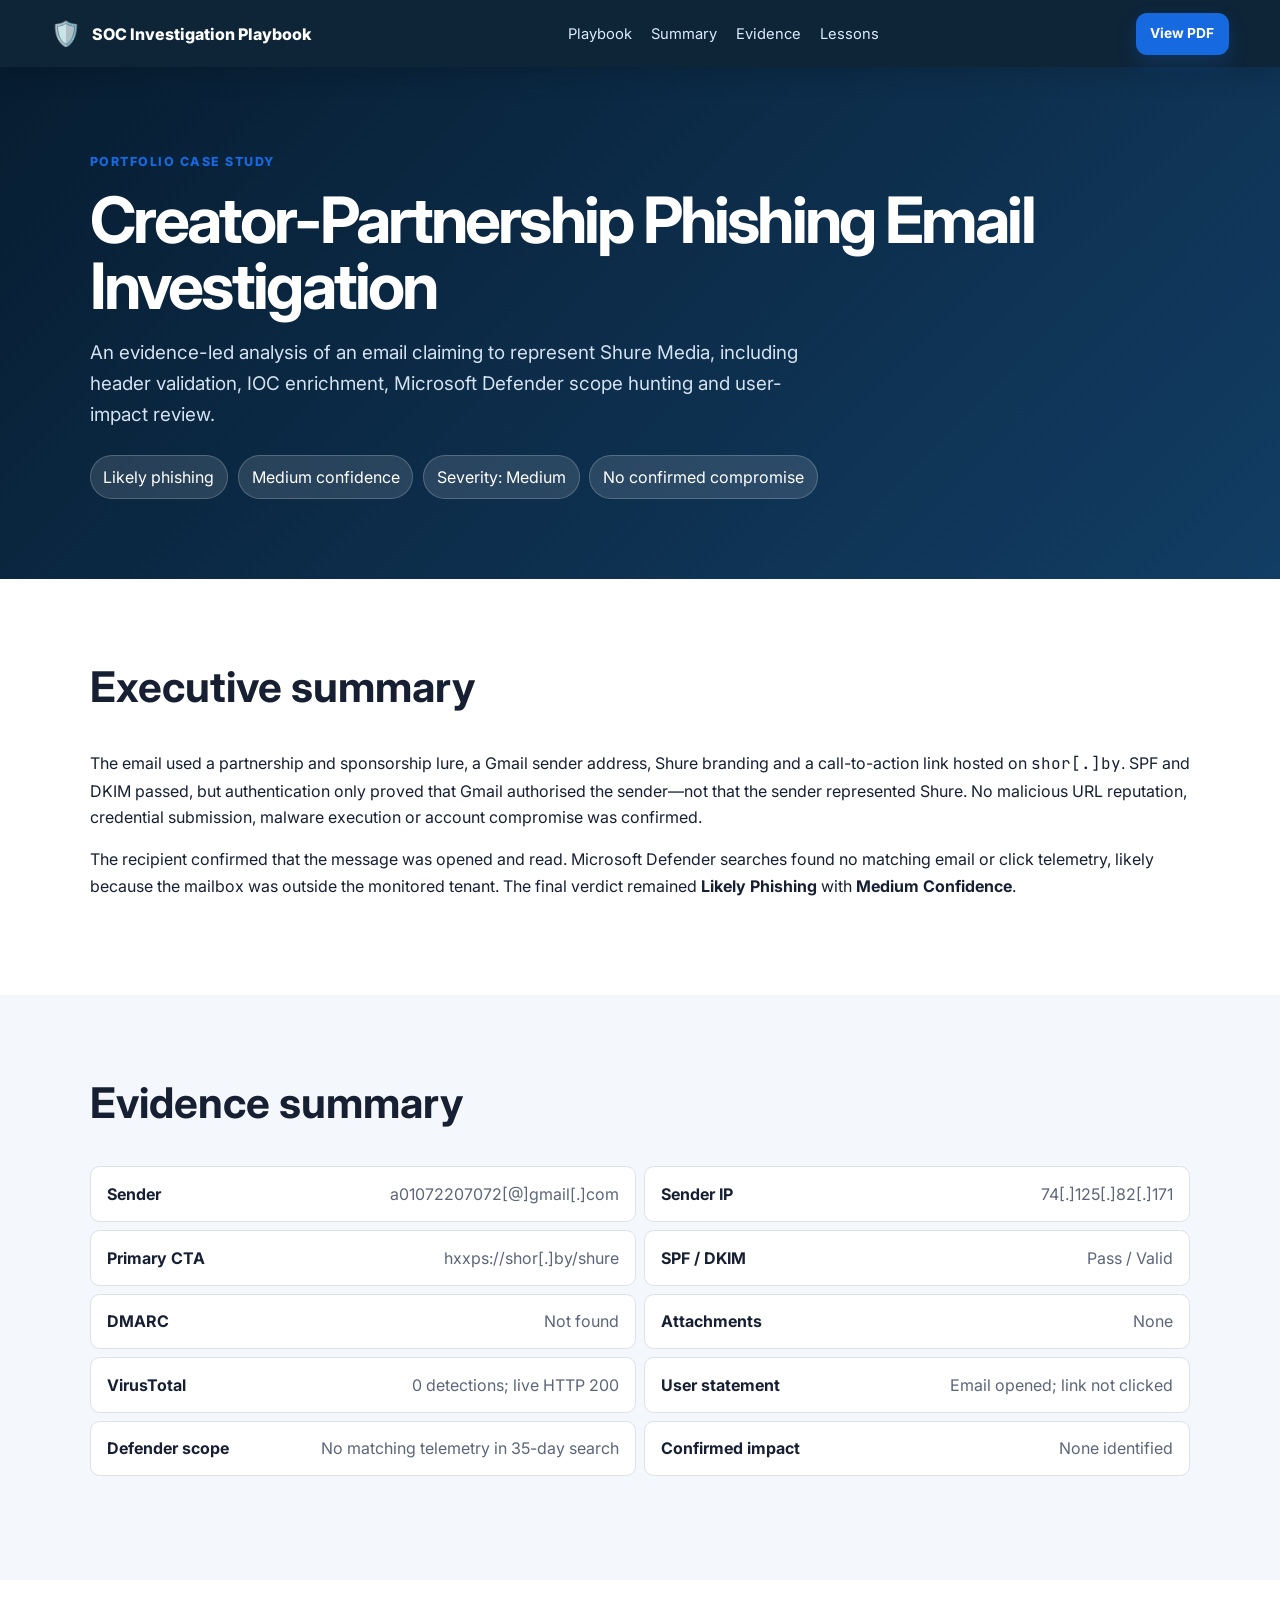
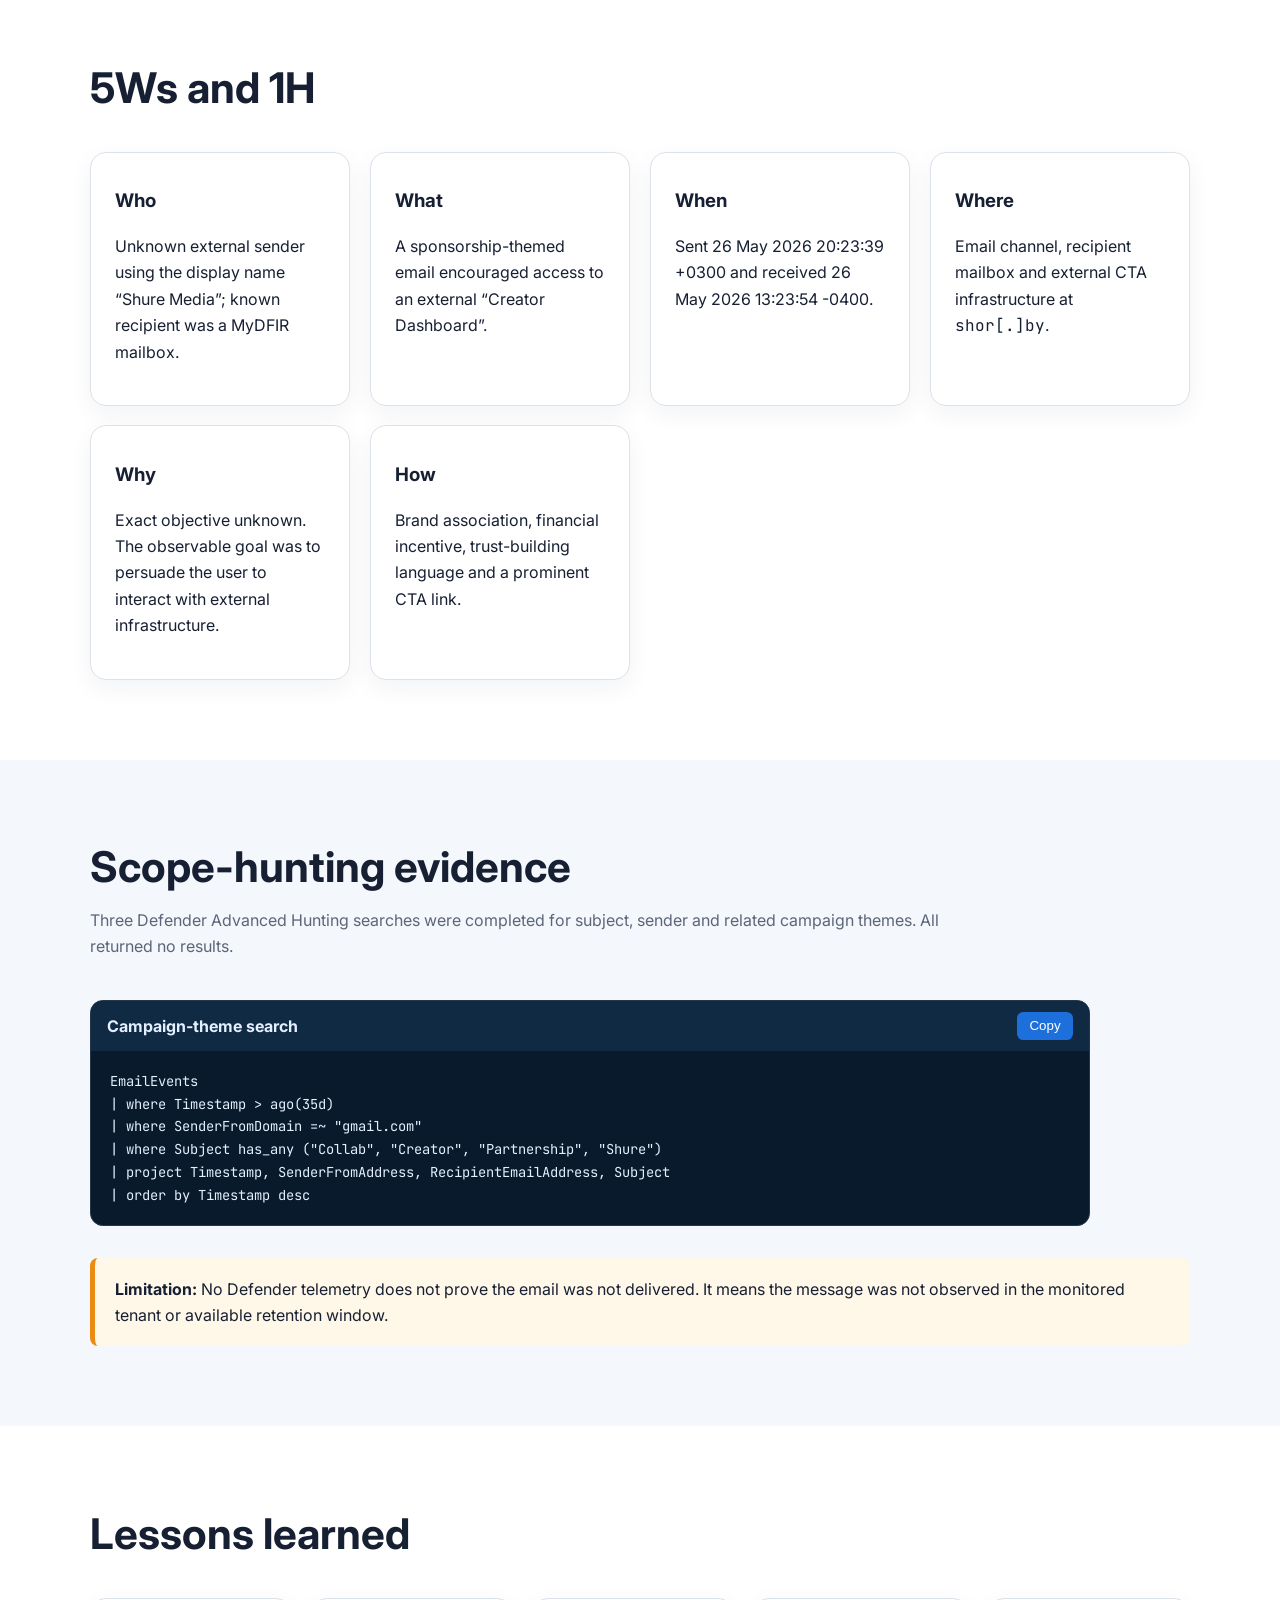
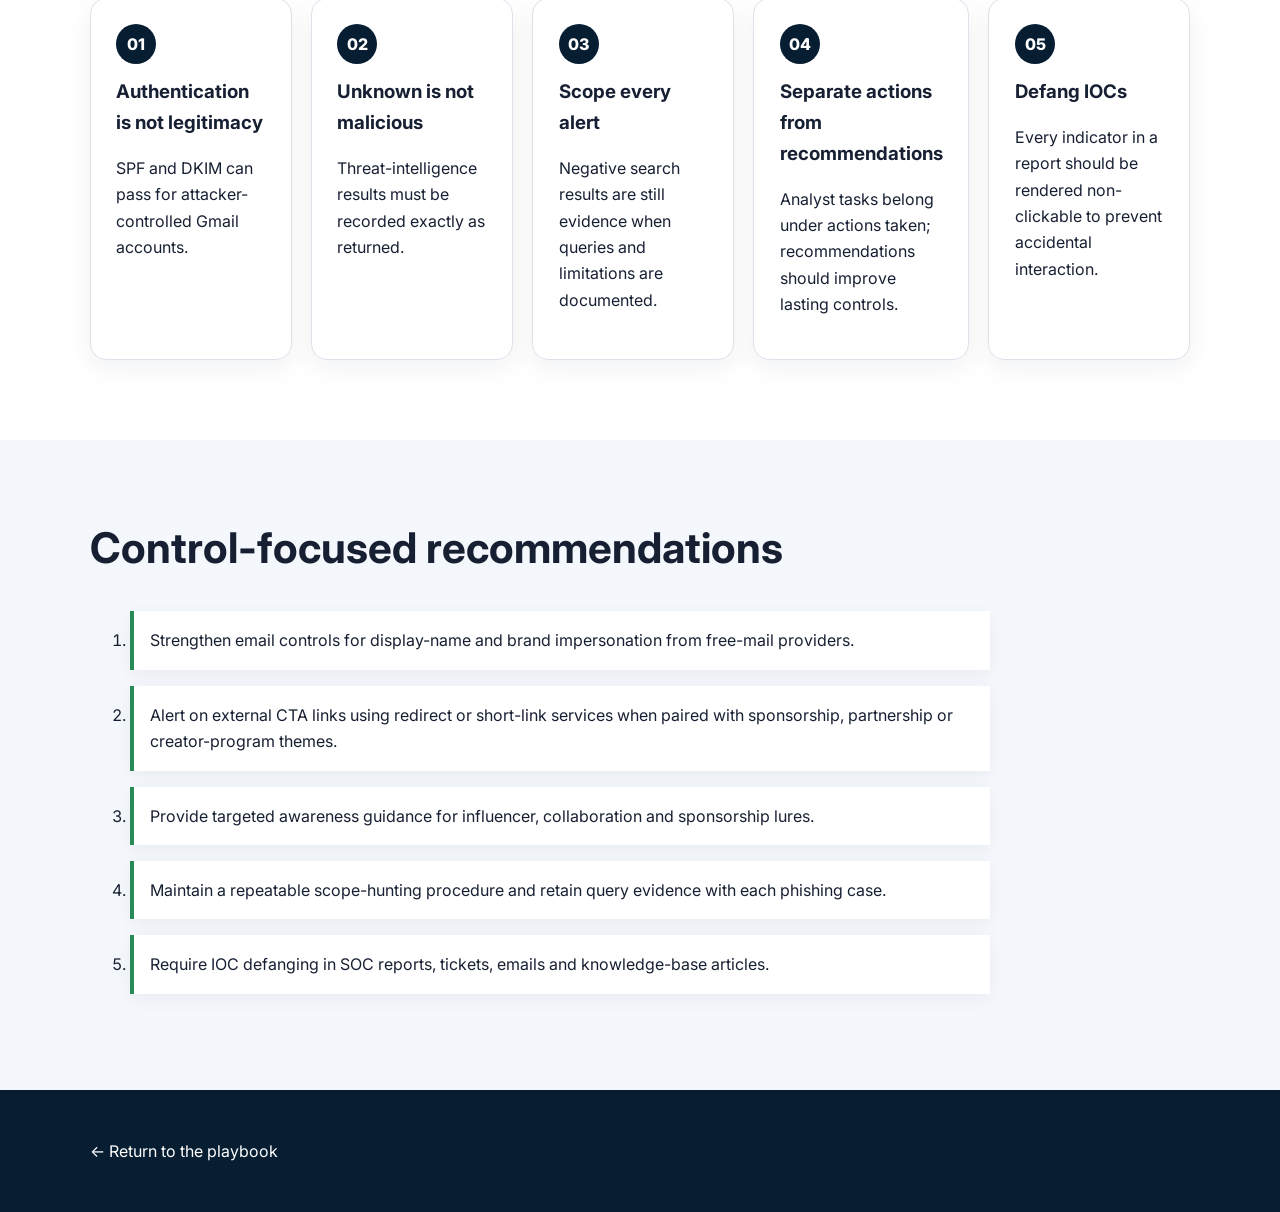
==== case-study.html @ aa369d21 "SOC Phishing Investigation Playbook | Microsoft Defender | KQL | Threat Hunting | IOC Analysis | MIT" ====
<!doctype html>
<html lang="en">
<head>
  <meta charset="utf-8">
  <meta name="viewport" content="width=device-width, initial-scale=1">
  <meta name="description" content="Portfolio case study: evidence-led phishing email investigation using Microsoft Defender Advanced Hunting, VirusTotal, SpamAssassin and MITRE ATT&CK.">
  <title>Case Study | SOC Investigation</title>
  <link rel="preconnect" href="https://fonts.googleapis.com">
  <link rel="preconnect" href="https://fonts.gstatic.com" crossorigin>
  <link href="https://fonts.googleapis.com/css2?family=Inter:wght@400;500;600;700;800&family=JetBrains+Mono:wght@400;600&display=swap" rel="stylesheet">
  <link rel="stylesheet" href="styles.css">
</head>
<body>
  <header class="topbar"><div class="brand"><span class="brand-icon">🛡️</span><span>SOC Investigation Playbook</span></div><nav><a href="index.html">Playbook</a><a href="#summary">Summary</a><a href="#evidence">Evidence</a><a href="#lessons">Lessons</a></nav><a class="button button-small" href="assets/docs/phishing-investigation-report.pdf" target="_blank">View PDF</a></header>
  <main>
    <section class="case-hero" id="summary">
      <span class="eyebrow">Portfolio case study</span>
      <h1>Creator-Partnership Phishing Email Investigation</h1>
      <p class="lead">An evidence-led analysis of an email claiming to represent Shure Media, including header validation, IOC enrichment, Microsoft Defender scope hunting and user-impact review.</p>
      <div class="badge-row"><span>Likely phishing</span><span>Medium confidence</span><span>Severity: Medium</span><span>No confirmed compromise</span></div>
    </section>

    <section class="section">
      <div class="section-heading"><h2>Executive summary</h2></div>
      <p>The email used a partnership and sponsorship lure, a Gmail sender address, Shure branding and a call-to-action link hosted on <code>shor[.]by</code>. SPF and DKIM passed, but authentication only proved that Gmail authorised the sender—not that the sender represented Shure. No malicious URL reputation, credential submission, malware execution or account compromise was confirmed.</p>
      <p>The recipient confirmed that the message was opened and read. Microsoft Defender searches found no matching email or click telemetry, likely because the mailbox was outside the monitored tenant. The final verdict remained <strong>Likely Phishing</strong> with <strong>Medium Confidence</strong>.</p>
    </section>

    <section class="section alt" id="evidence">
      <div class="section-heading"><h2>Evidence summary</h2></div>
      <div class="finding-list wide">
        <div><strong>Sender</strong><span>a01072207072[@]gmail[.]com</span></div>
        <div><strong>Sender IP</strong><span>74[.]125[.]82[.]171</span></div>
        <div><strong>Primary CTA</strong><span>hxxps://shor[.]by/shure</span></div>
        <div><strong>SPF / DKIM</strong><span>Pass / Valid</span></div>
        <div><strong>DMARC</strong><span>Not found</span></div>
        <div><strong>Attachments</strong><span>None</span></div>
        <div><strong>VirusTotal</strong><span>0 detections; live HTTP 200</span></div>
        <div><strong>User statement</strong><span>Email opened; link not clicked</span></div>
        <div><strong>Defender scope</strong><span>No matching telemetry in 35-day search</span></div>
        <div><strong>Confirmed impact</strong><span>None identified</span></div>
      </div>
    </section>

    <section class="section">
      <div class="section-heading"><h2>5Ws and 1H</h2></div>
      <div class="report-grid">
        <article class="card"><h3>Who</h3><p>Unknown external sender using the display name “Shure Media”; known recipient was a MyDFIR mailbox.</p></article>
        <article class="card"><h3>What</h3><p>A sponsorship-themed email encouraged access to an external “Creator Dashboard”.</p></article>
        <article class="card"><h3>When</h3><p>Sent 26 May 2026 20:23:39 +0300 and received 26 May 2026 13:23:54 -0400.</p></article>
        <article class="card"><h3>Where</h3><p>Email channel, recipient mailbox and external CTA infrastructure at <code>shor[.]by</code>.</p></article>
        <article class="card"><h3>Why</h3><p>Exact objective unknown. The observable goal was to persuade the user to interact with external infrastructure.</p></article>
        <article class="card"><h3>How</h3><p>Brand association, financial incentive, trust-building language and a prominent CTA link.</p></article>
      </div>
    </section>

    <section class="section alt">
      <div class="section-heading"><h2>Scope-hunting evidence</h2><p>Three Defender Advanced Hunting searches were completed for subject, sender and related campaign themes. All returned no results.</p></div>
      <div class="code-card"><div class="code-title"><span>Campaign-theme search</span><button data-copy="#cq">Copy</button></div><pre id="cq"><code>EmailEvents
| where Timestamp &gt; ago(35d)
| where SenderFromDomain =~ "gmail.com"
| where Subject has_any ("Collab", "Creator", "Partnership", "Shure")
| project Timestamp, SenderFromAddress, RecipientEmailAddress, Subject
| order by Timestamp desc</code></pre></div>
      <div class="callout"><strong>Limitation:</strong> No Defender telemetry does not prove the email was not delivered. It means the message was not observed in the monitored tenant or available retention window.</div>
    </section>

    <section class="section" id="lessons">
      <div class="section-heading"><h2>Lessons learned</h2></div>
      <div class="steps compact">
        <article class="step"><span class="step-number">01</span><h3>Authentication is not legitimacy</h3><p>SPF and DKIM can pass for attacker-controlled Gmail accounts.</p></article>
        <article class="step"><span class="step-number">02</span><h3>Unknown is not malicious</h3><p>Threat-intelligence results must be recorded exactly as returned.</p></article>
        <article class="step"><span class="step-number">03</span><h3>Scope every alert</h3><p>Negative search results are still evidence when queries and limitations are documented.</p></article>
        <article class="step"><span class="step-number">04</span><h3>Separate actions from recommendations</h3><p>Analyst tasks belong under actions taken; recommendations should improve lasting controls.</p></article>
        <article class="step"><span class="step-number">05</span><h3>Defang IOCs</h3><p>Every indicator in a report should be rendered non-clickable to prevent accidental interaction.</p></article>
      </div>
    </section>

    <section class="section alt">
      <div class="section-heading"><h2>Control-focused recommendations</h2></div>
      <ol class="recommendations">
        <li>Strengthen email controls for display-name and brand impersonation from free-mail providers.</li>
        <li>Alert on external CTA links using redirect or short-link services when paired with sponsorship, partnership or creator-program themes.</li>
        <li>Provide targeted awareness guidance for influencer, collaboration and sponsorship lures.</li>
        <li>Maintain a repeatable scope-hunting procedure and retain query evidence with each phishing case.</li>
        <li>Require IOC defanging in SOC reports, tickets, emails and knowledge-base articles.</li>
      </ol>
    </section>
  </main>
  <footer><p><a href="index.html">← Return to the playbook</a></p></footer>
  <script src="script.js"></script>
</body>
</html>
---- styles.css ----
:root{--navy:#071d31;--navy2:#0b2945;--blue:#1769e0;--cyan:#0ea5a8;--green:#268b57;--orange:#ec8b13;--red:#e34b4b;--purple:#6d4bc3;--ink:#172033;--muted:#5c6678;--line:#dce2ea;--paper:#fff;--wash:#f4f7fb;--shadow:0 15px 45px rgba(9,30,66,.1)}
*{box-sizing:border-box}html{scroll-behavior:smooth}body{margin:0;font-family:Inter,system-ui,sans-serif;color:var(--ink);background:var(--paper);line-height:1.65}a{color:var(--blue);text-decoration:none}a:hover{text-decoration:underline}code,pre{font-family:"JetBrains Mono",monospace}.skip-link{position:absolute;left:-9999px}.skip-link:focus{left:1rem;top:1rem;background:#fff;padding:.75rem;z-index:99}.topbar{position:sticky;top:0;z-index:20;display:flex;align-items:center;justify-content:space-between;gap:2rem;padding:.8rem clamp(1rem,4vw,4rem);background:rgba(7,29,49,.97);color:#fff;box-shadow:0 8px 24px rgba(0,0,0,.15)}.brand{display:flex;align-items:center;gap:.7rem;font-weight:800}.brand-icon{font-size:1.5rem}.topbar nav{display:flex;gap:1.2rem}.topbar nav a{color:#dcecff;font-size:.92rem}.button{display:inline-block;background:var(--blue);color:#fff!important;padding:.85rem 1.2rem;border-radius:.7rem;font-weight:700;box-shadow:0 8px 20px rgba(23,105,224,.22)}.button:hover{text-decoration:none;transform:translateY(-1px)}.button-small{padding:.6rem .9rem;font-size:.86rem}.button-ghost{background:#fff;color:var(--blue)!important;border:1px solid #b8cef0;box-shadow:none}.hero{display:grid;grid-template-columns:1.15fr .85fr;min-height:86vh;align-items:center;gap:4rem;padding:5rem clamp(1.2rem,7vw,7rem);background:radial-gradient(circle at 80% 20%,#dff4ff 0,transparent 35%),linear-gradient(135deg,#fff 0,#f5f8fc 100%)}.eyebrow{display:inline-block;color:var(--blue);font-size:.78rem;font-weight:800;letter-spacing:.12em;text-transform:uppercase;margin-bottom:.7rem}.hero h1,.case-hero h1{font-size:clamp(2.6rem,5vw,5rem);line-height:1.02;margin:.2rem 0 1.2rem;letter-spacing:-.045em}.lead{font-size:1.18rem;color:var(--muted);max-width:720px}.hero-actions{display:flex;flex-wrap:wrap;gap:.8rem;margin:1.7rem 0}.stats{display:grid;grid-template-columns:repeat(4,1fr);gap:1rem;margin-top:2rem}.stats div{border-left:3px solid var(--blue);padding-left:.8rem}.stats strong{display:block;font-size:1.3rem}.stats span{font-size:.8rem;color:var(--muted)}.hero-visual{display:flex;justify-content:center}.hero-visual img{width:min(100%,440px);max-height:72vh;object-fit:contain;border-radius:1rem;box-shadow:var(--shadow)}.section{padding:5rem clamp(1.2rem,7vw,7rem)}.section.alt{background:var(--wash)}.section-heading{max-width:850px;margin-bottom:2.5rem}.section-heading h2{font-size:clamp(2rem,3.3vw,3.2rem);line-height:1.1;margin:.3rem 0}.section-heading p{color:var(--muted)}.intro-grid,.report-grid{display:grid;grid-template-columns:repeat(4,1fr);gap:1.2rem}.card{padding:1.5rem;border:1px solid var(--line);border-radius:1rem;background:#fff;box-shadow:0 8px 24px rgba(9,30,66,.055)}.card-icon{font-size:2rem}.card h2,.card h3{margin:.6rem 0}.flow{display:flex;align-items:center;justify-content:center;gap:.7rem;flex-wrap:wrap;margin-bottom:3rem}.flow div{text-align:center;min-width:130px}.flow span{display:grid;place-items:center;width:48px;height:48px;margin:0 auto .5rem;border-radius:50%;background:#edf4ff;color:var(--blue);font-weight:800;border:2px solid var(--blue)}.flow small{display:block;color:var(--muted)}.flow b{color:#9ca7b6;font-size:1.4rem}.steps{display:grid;grid-template-columns:repeat(3,1fr);gap:1.2rem}.steps.compact{grid-template-columns:repeat(5,1fr)}.step{position:relative;padding:1.6rem;border:1px solid var(--line);border-radius:1rem;background:#fff;box-shadow:0 8px 26px rgba(9,30,66,.06)}.step-number{display:inline-grid;place-items:center;width:40px;height:40px;border-radius:50%;background:var(--navy);color:#fff;font-weight:800}.step h3{margin:.8rem 0}.step h4{margin:1rem 0 .3rem}.step ul{padding-left:1.15rem}.output{margin-top:1rem;padding:.7rem;border-radius:.6rem;background:#eef5ff;color:#164e9c;font-weight:700;font-size:.85rem}.tool-grid{display:grid;grid-template-columns:repeat(4,1fr);gap:1rem}.tool-grid article{background:#fff;padding:1.4rem;border-radius:.9rem;border-top:4px solid var(--blue);box-shadow:0 7px 20px rgba(9,30,66,.06)}.code-card{max-width:1000px;margin:1.2rem 0;border:1px solid #23364a;border-radius:.8rem;overflow:hidden;background:#081a2b;color:#e4efff}.code-title{display:flex;justify-content:space-between;align-items:center;padding:.7rem 1rem;background:#102a44;font-weight:700}.code-title button{background:#1d6fdb;border:0;color:#fff;padding:.4rem .75rem;border-radius:.4rem;cursor:pointer}.code-card pre{margin:0;padding:1.2rem;overflow:auto;font-size:.86rem}.case-layout{display:grid;grid-template-columns:1fr 1fr;gap:3rem;align-items:center}.case-image{width:100%;border-radius:1rem;box-shadow:var(--shadow)}.finding-list{display:grid;grid-template-columns:1fr;gap:.5rem;margin:1.5rem 0}.finding-list.wide{grid-template-columns:1fr 1fr}.finding-list div{display:flex;justify-content:space-between;gap:1rem;padding:.85rem 1rem;background:#fff;border:1px solid var(--line);border-radius:.6rem}.finding-list span{color:var(--muted);text-align:right}.callout{margin-top:2rem;padding:1.1rem 1.3rem;border-left:5px solid var(--orange);background:#fff7e8;border-radius:.5rem}.case-hero{padding:5rem clamp(1.2rem,7vw,7rem);background:linear-gradient(135deg,#071d31,#123d64);color:#fff}.case-hero .lead{color:#d4e2f1}.badge-row{display:flex;flex-wrap:wrap;gap:.6rem;margin-top:1.5rem}.badge-row span{padding:.5rem .8rem;border-radius:999px;background:rgba(255,255,255,.12);border:1px solid rgba(255,255,255,.2)}.recommendations{max-width:900px}.recommendations li{margin:1rem 0;padding:1rem;background:#fff;border-left:4px solid var(--green);box-shadow:0 5px 18px rgba(9,30,66,.05)}footer{display:flex;justify-content:space-between;gap:2rem;padding:2rem clamp(1.2rem,7vw,7rem);background:var(--navy);color:#cbd9e7}footer a{color:#fff}@media(max-width:1050px){.hero,.case-layout{grid-template-columns:1fr}.hero-visual img{max-height:none}.stats,.intro-grid,.report-grid{grid-template-columns:repeat(2,1fr)}.steps{grid-template-columns:repeat(2,1fr)}.steps.compact,.tool-grid{grid-template-columns:repeat(2,1fr)}}@media(max-width:700px){.topbar nav{display:none}.hero{padding-top:3rem}.stats,.intro-grid,.report-grid,.steps,.steps.compact,.tool-grid,.finding-list.wide{grid-template-columns:1fr}.hero h1,.case-hero h1{font-size:2.5rem}.flow b{display:none}.flow{display:grid;grid-template-columns:1fr 1fr}.topbar .button{display:none}footer{flex-direction:column}.finding-list div{flex-direction:column}.finding-list span{text-align:left}}
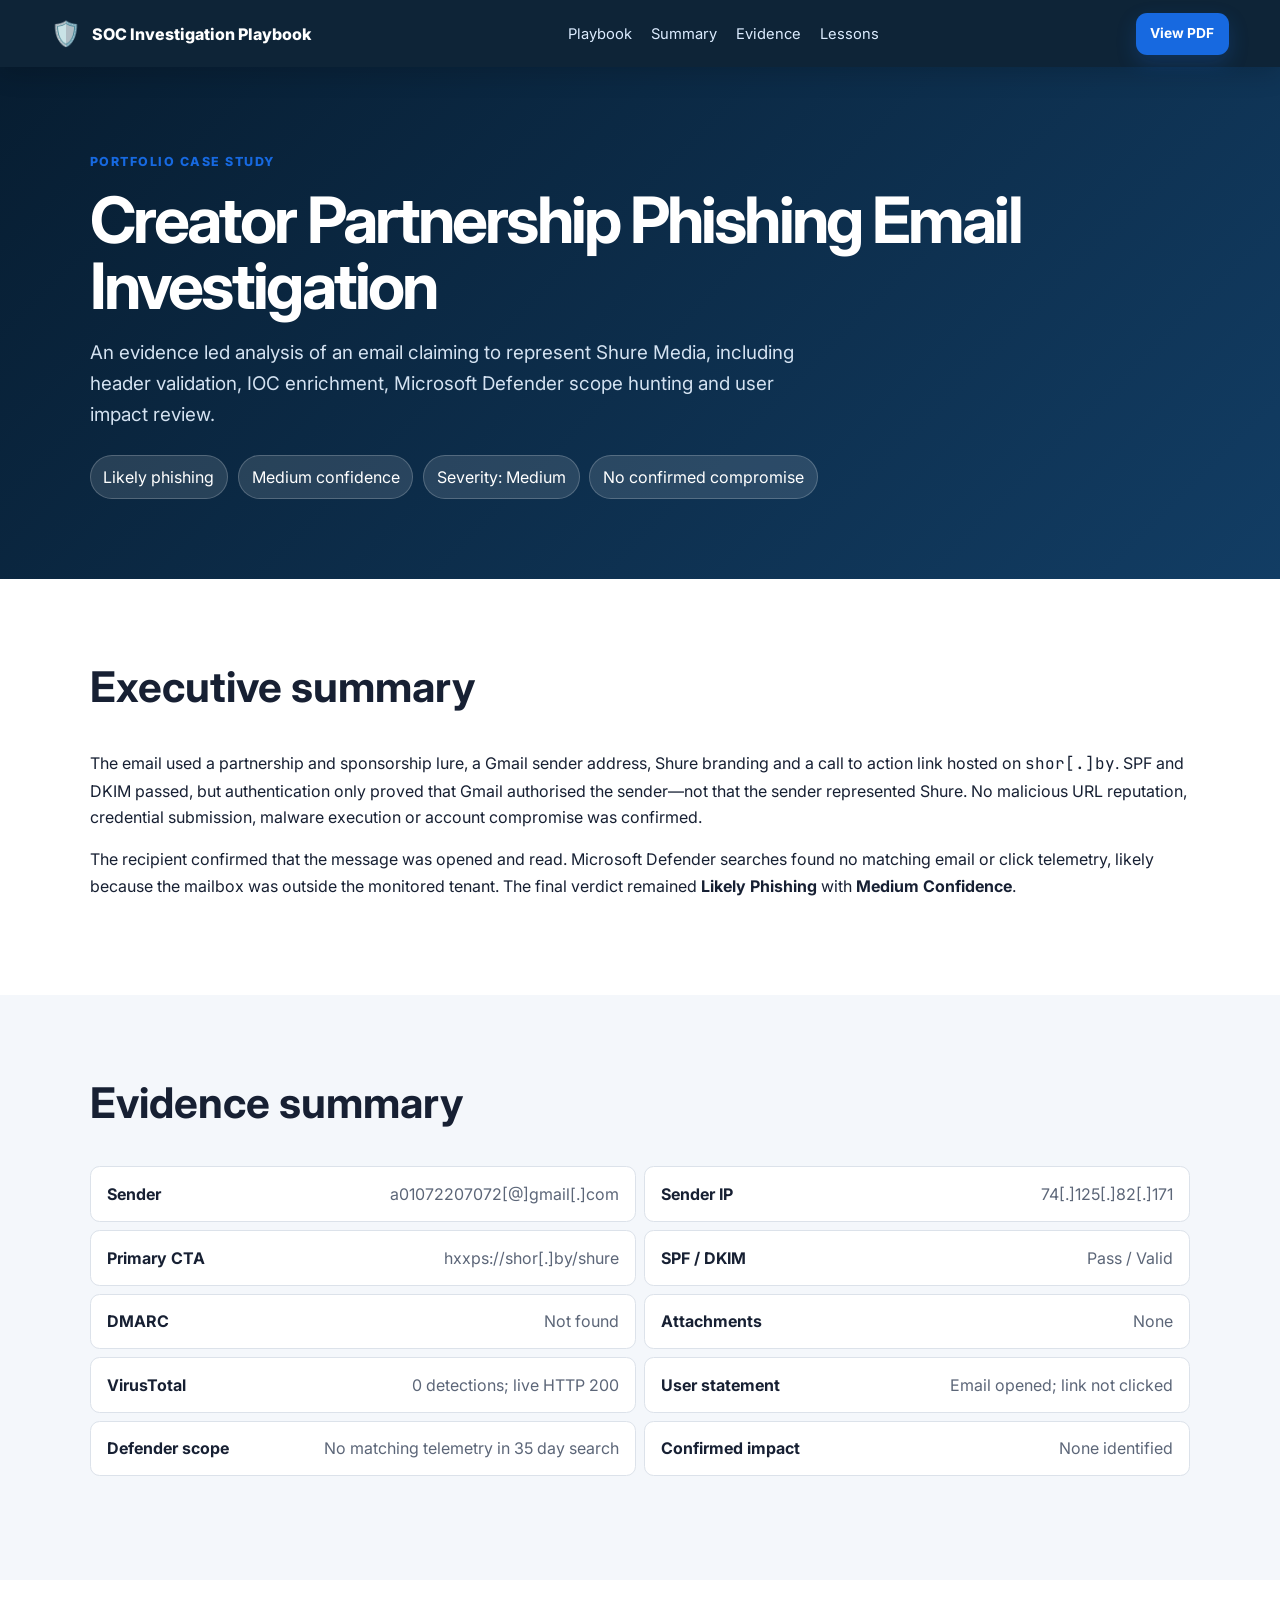
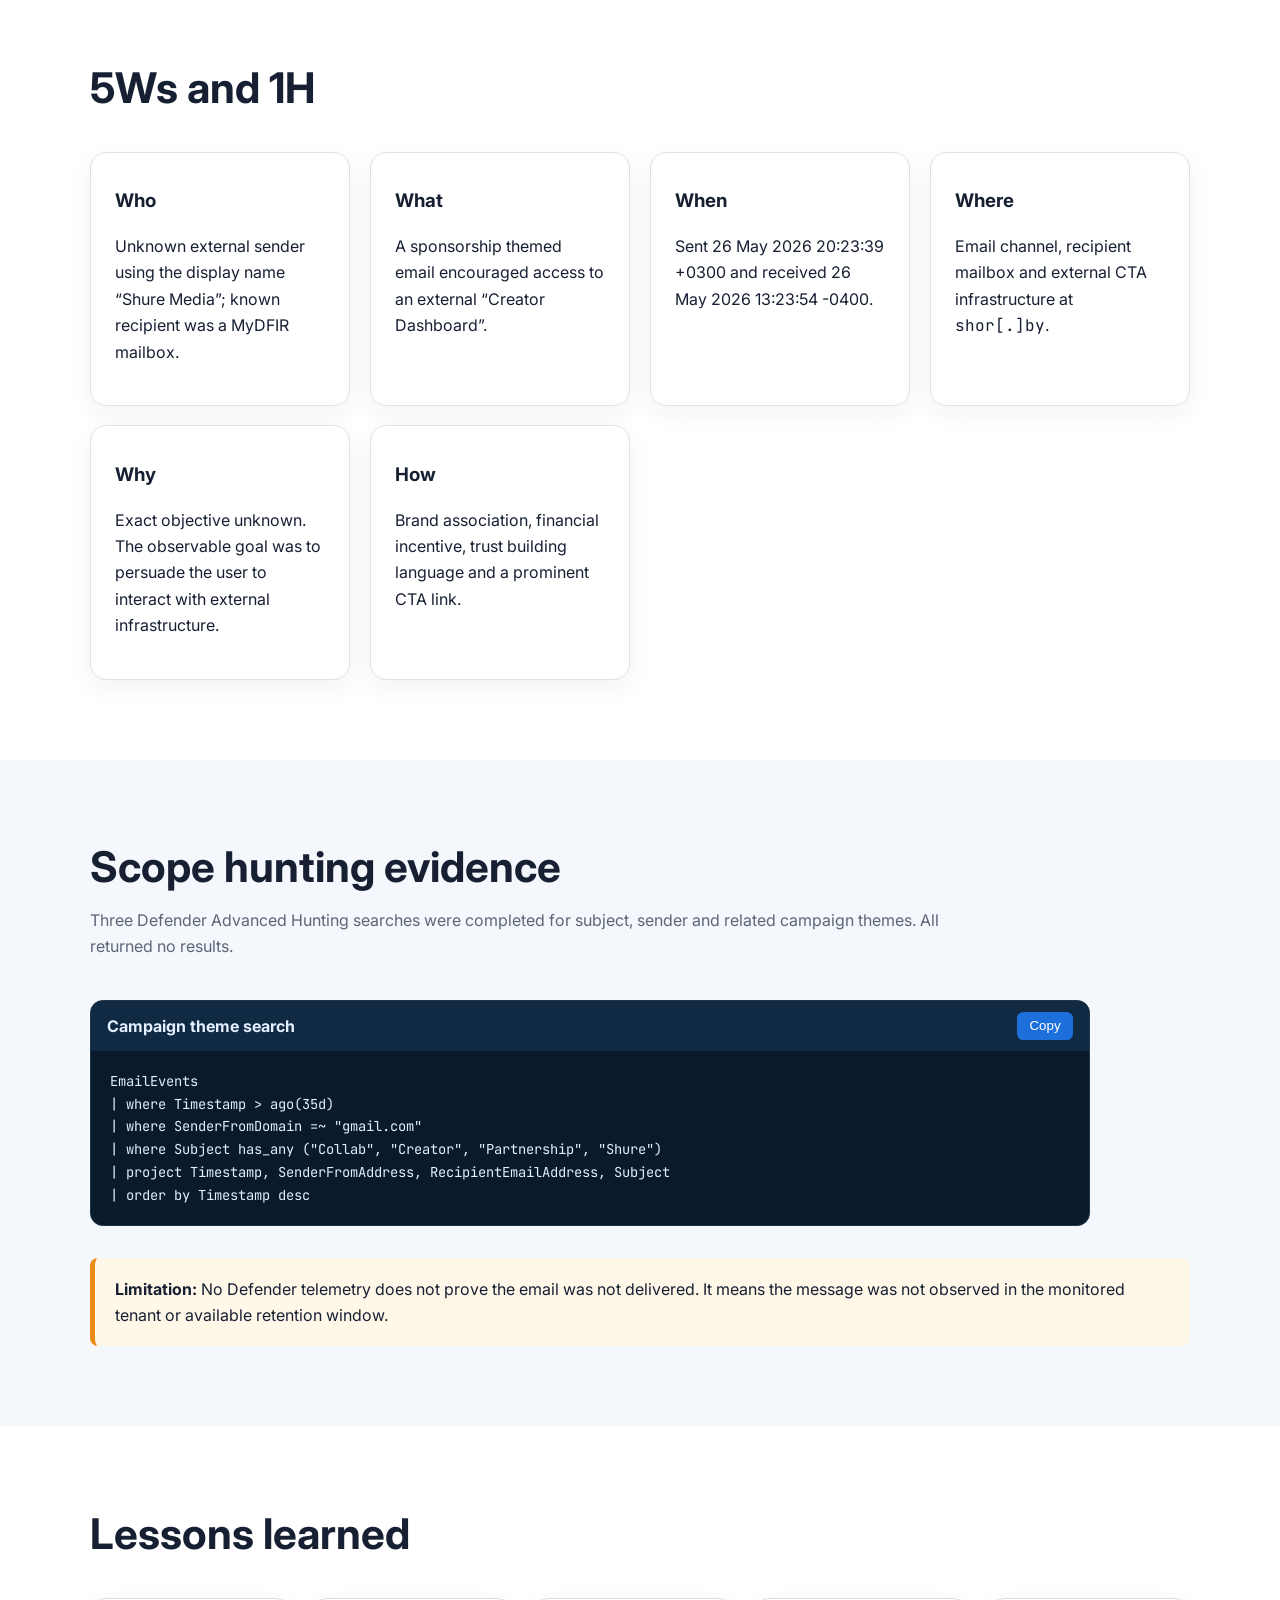
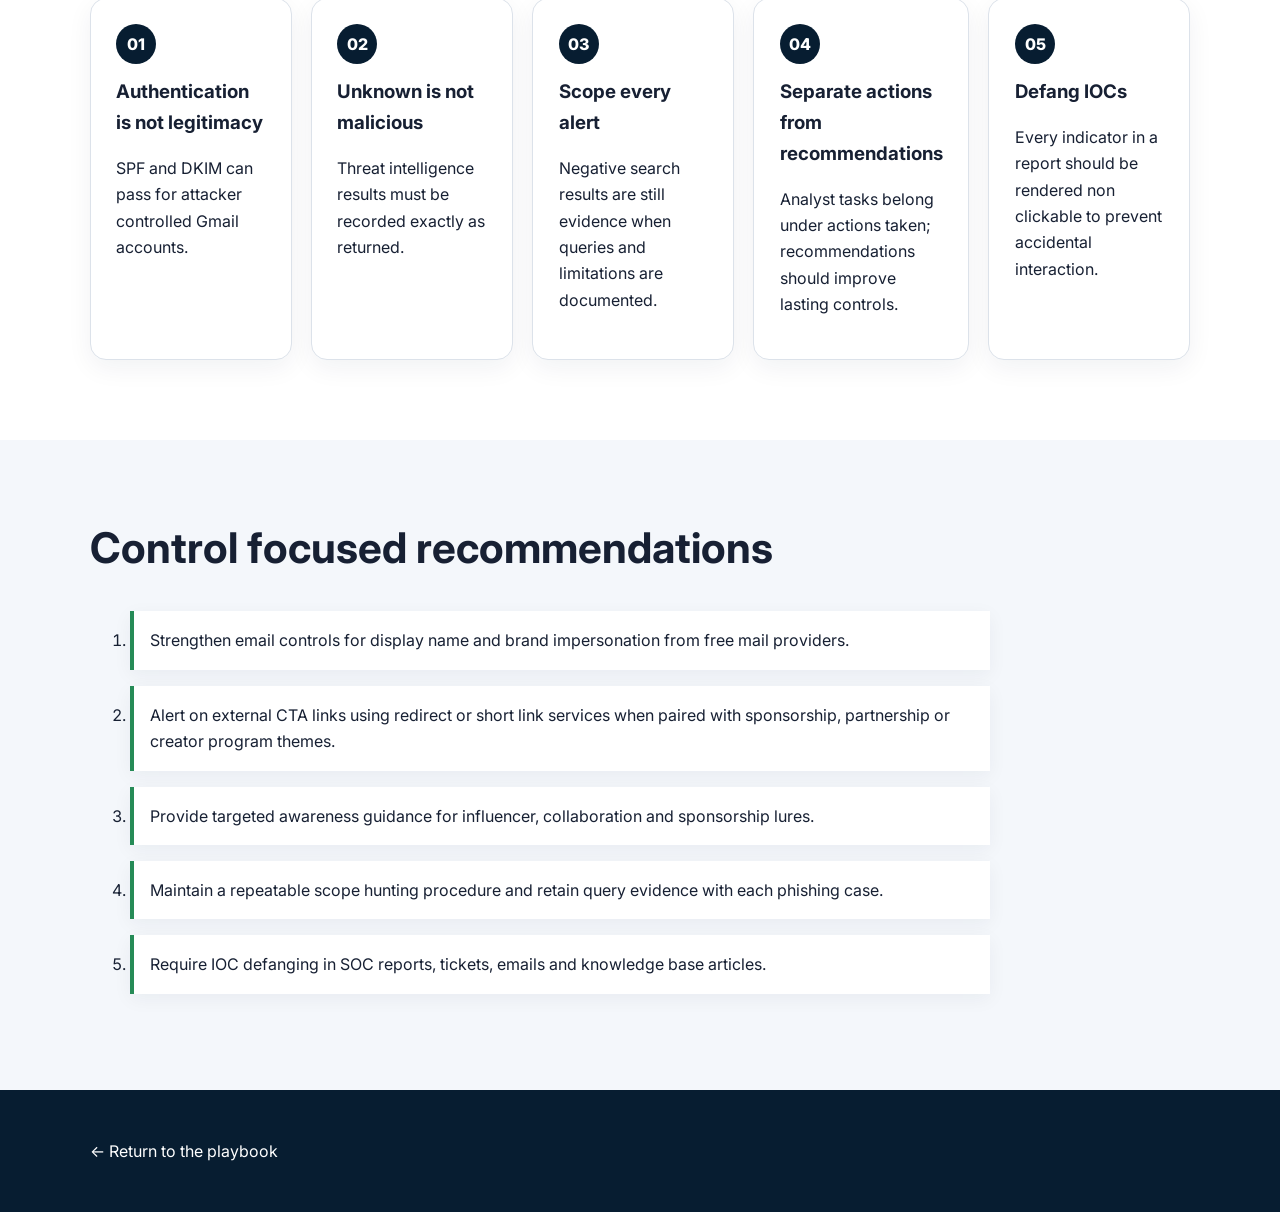
==== commit 8f918e40: "Links amended and file edit." ====
--- a/case-study.html
+++ b/case-study.html
@@ -15,14 +15,14 @@
   <main>
     <section class="case-hero" id="summary">
       <span class="eyebrow">Portfolio case study</span>
-      <h1>Creator-Partnership Phishing Email Investigation</h1>
-      <p class="lead">An evidence-led analysis of an email claiming to represent Shure Media, including header validation, IOC enrichment, Microsoft Defender scope hunting and user-impact review.</p>
+      <h1>Creator Partnership Phishing Email Investigation</h1>
+      <p class="lead">An evidence led analysis of an email claiming to represent Shure Media, including header validation, IOC enrichment, Microsoft Defender scope hunting and user impact review.</p>
       <div class="badge-row"><span>Likely phishing</span><span>Medium confidence</span><span>Severity: Medium</span><span>No confirmed compromise</span></div>
     </section>
 
     <section class="section">
       <div class="section-heading"><h2>Executive summary</h2></div>
-      <p>The email used a partnership and sponsorship lure, a Gmail sender address, Shure branding and a call-to-action link hosted on <code>shor[.]by</code>. SPF and DKIM passed, but authentication only proved that Gmail authorised the sender—not that the sender represented Shure. No malicious URL reputation, credential submission, malware execution or account compromise was confirmed.</p>
+      <p>The email used a partnership and sponsorship lure, a Gmail sender address, Shure branding and a call to action link hosted on <code>shor[.]by</code>. SPF and DKIM passed, but authentication only proved that Gmail authorised the sender—not that the sender represented Shure. No malicious URL reputation, credential submission, malware execution or account compromise was confirmed.</p>
       <p>The recipient confirmed that the message was opened and read. Microsoft Defender searches found no matching email or click telemetry, likely because the mailbox was outside the monitored tenant. The final verdict remained <strong>Likely Phishing</strong> with <strong>Medium Confidence</strong>.</p>
     </section>
 
@@ -37,7 +37,7 @@
         <div><strong>Attachments</strong><span>None</span></div>
         <div><strong>VirusTotal</strong><span>0 detections; live HTTP 200</span></div>
         <div><strong>User statement</strong><span>Email opened; link not clicked</span></div>
-        <div><strong>Defender scope</strong><span>No matching telemetry in 35-day search</span></div>
+        <div><strong>Defender scope</strong><span>No matching telemetry in 35 day search</span></div>
         <div><strong>Confirmed impact</strong><span>None identified</span></div>
       </div>
     </section>
@@ -46,17 +46,17 @@
       <div class="section-heading"><h2>5Ws and 1H</h2></div>
       <div class="report-grid">
         <article class="card"><h3>Who</h3><p>Unknown external sender using the display name “Shure Media”; known recipient was a MyDFIR mailbox.</p></article>
-        <article class="card"><h3>What</h3><p>A sponsorship-themed email encouraged access to an external “Creator Dashboard”.</p></article>
+        <article class="card"><h3>What</h3><p>A sponsorship themed email encouraged access to an external “Creator Dashboard”.</p></article>
         <article class="card"><h3>When</h3><p>Sent 26 May 2026 20:23:39 +0300 and received 26 May 2026 13:23:54 -0400.</p></article>
         <article class="card"><h3>Where</h3><p>Email channel, recipient mailbox and external CTA infrastructure at <code>shor[.]by</code>.</p></article>
         <article class="card"><h3>Why</h3><p>Exact objective unknown. The observable goal was to persuade the user to interact with external infrastructure.</p></article>
-        <article class="card"><h3>How</h3><p>Brand association, financial incentive, trust-building language and a prominent CTA link.</p></article>
+        <article class="card"><h3>How</h3><p>Brand association, financial incentive, trust building language and a prominent CTA link.</p></article>
       </div>
     </section>
 
     <section class="section alt">
-      <div class="section-heading"><h2>Scope-hunting evidence</h2><p>Three Defender Advanced Hunting searches were completed for subject, sender and related campaign themes. All returned no results.</p></div>
-      <div class="code-card"><div class="code-title"><span>Campaign-theme search</span><button data-copy="#cq">Copy</button></div><pre id="cq"><code>EmailEvents
+      <div class="section-heading"><h2>Scope hunting evidence</h2><p>Three Defender Advanced Hunting searches were completed for subject, sender and related campaign themes. All returned no results.</p></div>
+      <div class="code-card"><div class="code-title"><span>Campaign theme search</span><button data-copy="#cq">Copy</button></div><pre id="cq"><code>EmailEvents
 | where Timestamp &gt; ago(35d)
 | where SenderFromDomain =~ "gmail.com"
 | where Subject has_any ("Collab", "Creator", "Partnership", "Shure")
@@ -68,22 +68,22 @@
     <section class="section" id="lessons">
       <div class="section-heading"><h2>Lessons learned</h2></div>
       <div class="steps compact">
-        <article class="step"><span class="step-number">01</span><h3>Authentication is not legitimacy</h3><p>SPF and DKIM can pass for attacker-controlled Gmail accounts.</p></article>
-        <article class="step"><span class="step-number">02</span><h3>Unknown is not malicious</h3><p>Threat-intelligence results must be recorded exactly as returned.</p></article>
+        <article class="step"><span class="step-number">01</span><h3>Authentication is not legitimacy</h3><p>SPF and DKIM can pass for attacker controlled Gmail accounts.</p></article>
+        <article class="step"><span class="step-number">02</span><h3>Unknown is not malicious</h3><p>Threat intelligence results must be recorded exactly as returned.</p></article>
         <article class="step"><span class="step-number">03</span><h3>Scope every alert</h3><p>Negative search results are still evidence when queries and limitations are documented.</p></article>
         <article class="step"><span class="step-number">04</span><h3>Separate actions from recommendations</h3><p>Analyst tasks belong under actions taken; recommendations should improve lasting controls.</p></article>
-        <article class="step"><span class="step-number">05</span><h3>Defang IOCs</h3><p>Every indicator in a report should be rendered non-clickable to prevent accidental interaction.</p></article>
+        <article class="step"><span class="step-number">05</span><h3>Defang IOCs</h3><p>Every indicator in a report should be rendered non clickable to prevent accidental interaction.</p></article>
       </div>
     </section>
 
     <section class="section alt">
-      <div class="section-heading"><h2>Control-focused recommendations</h2></div>
+      <div class="section-heading"><h2>Control focused recommendations</h2></div>
       <ol class="recommendations">
-        <li>Strengthen email controls for display-name and brand impersonation from free-mail providers.</li>
-        <li>Alert on external CTA links using redirect or short-link services when paired with sponsorship, partnership or creator-program themes.</li>
+        <li>Strengthen email controls for display name and brand impersonation from free mail providers.</li>
+        <li>Alert on external CTA links using redirect or short link services when paired with sponsorship, partnership or creator program themes.</li>
         <li>Provide targeted awareness guidance for influencer, collaboration and sponsorship lures.</li>
-        <li>Maintain a repeatable scope-hunting procedure and retain query evidence with each phishing case.</li>
-        <li>Require IOC defanging in SOC reports, tickets, emails and knowledge-base articles.</li>
+        <li>Maintain a repeatable scope hunting procedure and retain query evidence with each phishing case.</li>
+        <li>Require IOC defanging in SOC reports, tickets, emails and knowledge base articles.</li>
       </ol>
     </section>
   </main>
